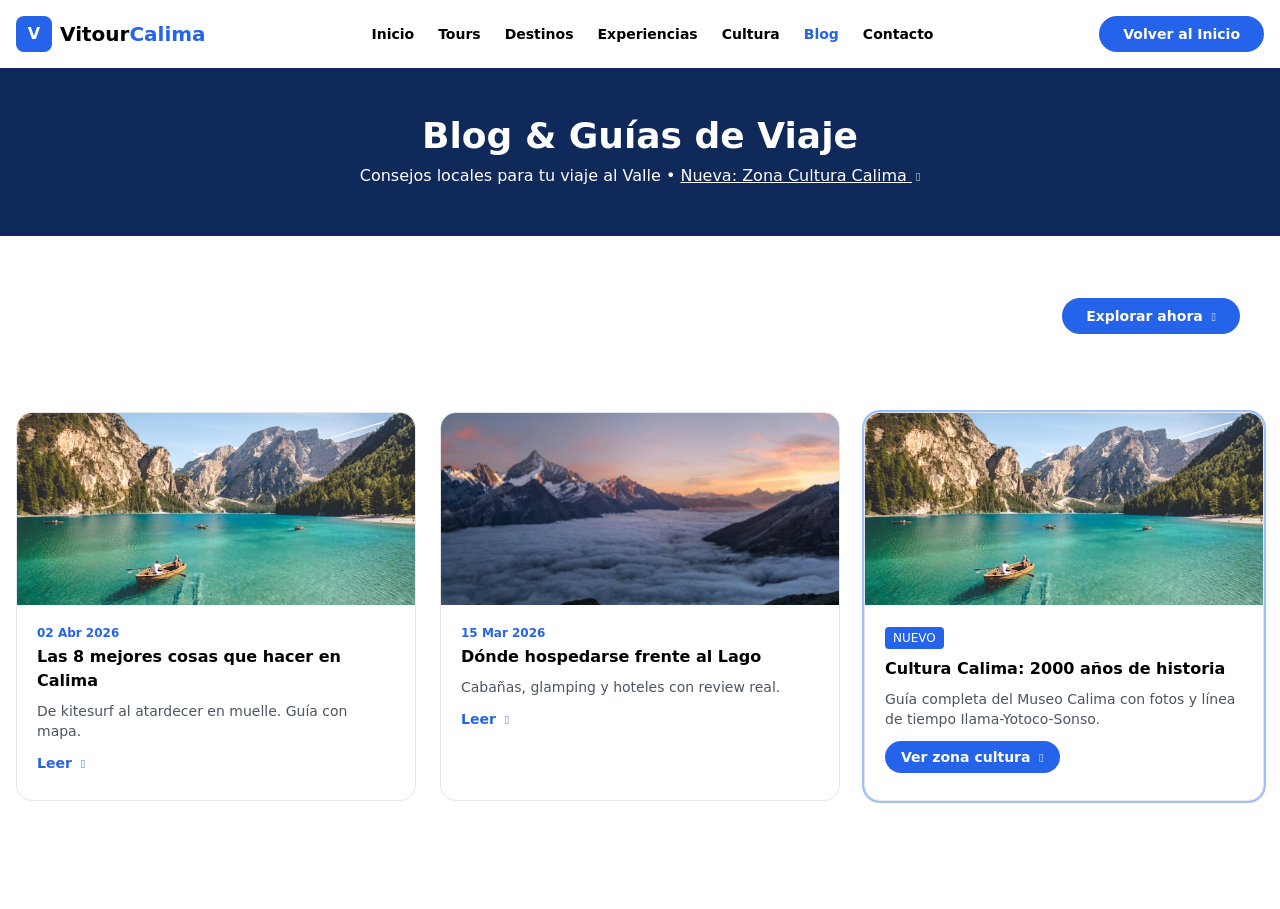
==== blog.html @ d10c11b2 "Pagina 1" ====
<!DOCTYPE html>
<html lang="es">
<head>
<meta charset="UTF-8"><meta name="viewport" content="width=device-width, initial-scale=1.0">
<title>Blog - Calima Darién</title>
<link rel="stylesheet" href="css/tailwind.css">
<link rel="stylesheet" href="css/fontawesome.css">
<link rel="stylesheet" href="css/style.css">
</head>
<body class="bg-light">
<nav class="bg-white shadow-sm sticky top-0 z-50"><div class="max-w-[1320px] mx-auto px-4 py-4 flex justify-between items-center"><a href="index.html" class="flex items-center gap-2"><div class="w-9 h-9 bg-primary rounded-lg flex items-center justify-center text-white font-black">V</div><span class="text-xl font-extrabold">Vitour<span class="text-primary">Calima</span></span></a><div class="hidden lg:flex gap-6 font-semibold text-sm"><a href="index.html">Inicio</a><a href="tours.html">Tours</a><a href="destinos.html">Destinos</a><a href="experiencias.html">Experiencias</a><a href="cultura.html">Cultura</a><a href="blog.html" class="text-primary">Blog</a><a href="contacto.html">Contacto</a></div><a href="index.html" class="bg-primary text-white btn-primary px-6 py-2 rounded-full font-bold text-sm">Volver al Inicio</a></div></nav>
<div class="bg-secondary text-white py-12 text-center"><h1 class="text-4xl font-bold font-sans">Blog & Guías de Viaje</h1><p class="text-white/80 mt-2">Consejos locales para tu viaje al Valle &bull; <a href="cultura.html" class="underline text-[#BFDBFE]">Nueva: Zona Cultura Calima <i class='fa-solid fa-arrow-right text-xs ml-1'></i></a></p></div>
<!-- Destacado cultura -->
<div class="max-w-[1320px] mx-auto px-4 pt-6"><a href="cultura.html" class="block bg-gradient-to-r from-[#0F2A5A] to-secondary text-white rounded-2xl p-6 flex flex-col md:flex-row justify-between items-center gap-4 hover:shadow-xl transition"><div><p class="text-xs tracking-widest text-[#BFDBFE] font-bold">DESTACADO CULTURA</p><h3 class="font-bold text-xl">ZONA CULTURA CALIMA – Museo, fotos, historia y petroglifos</h3><p class="text-sm text-white/80">400 piezas, 3 culturas, galería interactiva y tour guiado</p></div><span class="bg-primary px-6 py-2 rounded-full font-bold text-sm whitespace-nowrap">Explorar ahora <i class='fa-solid fa-arrow-right text-xs ml-1'></i></span></a></div>
<div class="max-w-[1320px] mx-auto px-4 py-10 grid md:grid-cols-3 gap-6">
<article class="bg-white rounded-2xl overflow-hidden border card-hover reveal"><img loading="lazy" onerror="this.src='img/dest-rio.jpg'" src="img/dest-rio.jpg" class="h-48 w-full object-cover"><div class="p-5"><p class="text-xs text-primary font-bold">02 Abr 2026</p><h3 class="font-bold mt-1">Las 8 mejores cosas que hacer en Calima</h3><p class="text-sm text-gray-600 mt-2">De kitesurf al atardecer en muelle. Guía con mapa.</p><a href="tours.html" class="text-primary text-sm font-bold mt-3 inline-block">Leer <i class='fa-solid fa-arrow-right text-xs ml-1'></i></a></div></article>
<article class="bg-white rounded-2xl overflow-hidden border card-hover reveal"><img loading="lazy" onerror="this.src='img/dest-rio.jpg'" src="img/hero1.jpg" class="h-48 w-full object-cover"><div class="p-5"><p class="text-xs text-primary font-bold">15 Mar 2026</p><h3 class="font-bold mt-1">Dónde hospedarse frente al Lago</h3><p class="text-sm text-gray-600 mt-2">Cabañas, glamping y hoteles con review real.</p><a href="destinos.html#lago" class="text-primary text-sm font-bold mt-3 inline-block">Leer <i class='fa-solid fa-arrow-right text-xs ml-1'></i></a></div></article>
<article class="bg-white rounded-2xl overflow-hidden border hover:shadow-lg transition ring-2 ring-primary"><img loading="lazy" onerror="this.src='img/dest-rio.jpg'" src="img/tour-museo.jpg" class="h-48 w-full object-cover"><div class="p-5"><p class="text-xs bg-primary text-white inline px-2 py-1 rounded">NUEVO</p><h3 class="font-bold mt-2">Cultura Calima: 2000 años de historia</h3><p class="text-sm text-gray-600 mt-2">Guía completa del Museo Calima con fotos y línea de tiempo Ilama-Yotoco-Sonso.</p><a href="cultura.html" class="bg-primary text-white btn-primary px-4 py-1.5 rounded-full text-sm font-bold mt-3 inline-block">Ver zona cultura <i class='fa-solid fa-arrow-right text-xs ml-1'></i></a></div></article>
</div>
<footer class="bg-dark text-white btn-primary text-center py-6 text-sm">© 2026 VitourCalima</footer>
<script>
// reveal on scroll
const obs=new IntersectionObserver(es=>es.forEach(e=>{if(e.isIntersecting)e.target.classList.add('active')}),{threshold:0.12});
document.querySelectorAll('.reveal').forEach(el=>obs.observe(el));
// also add reveal class to cards/sections automatically
document.querySelectorAll('section, article, .card-hover').forEach(el=>{if(!el.classList.contains('reveal')){el.classList.add('reveal');obs.observe(el)}});
</script>
<script src="js/app.js"></script>
</body>
</html>
---- css/style.css ----
/* Vitour Calima - Estilos principales - Azul y Blanco - EDITABLE */
.hero-slide{ background-size:cover; background-position:center; }
.line-clamp-2{ display:-webkit-box; -webkit-line-clamp:2; -webkit-box-orient:vertical; overflow:hidden; }
html{scroll-behavior:smooth}
@keyframes fadeInUp{from{opacity:0;transform:translateY(24px)}to{opacity:1;transform:translateY(0)}}
@keyframes fadeIn{from{opacity:0}to{opacity:1}}
@keyframes float{0%,100%{transform:translateY(0)}50%{transform:translateY(-8px)}}
@keyframes pulseSoft{0%,100%{transform:scale(1)}50%{transform:scale(1.03)}}
.reveal{opacity:0;transform:translateY(20px);transition:all .7s cubic-bezier(.22,1,.36,1)}
.reveal.active{opacity:1;transform:translateY(0)}
.card-hover{transition:all .35s cubic-bezier(.22,1,.36,1)}
.card-hover:hover{transform:translateY(-6px);box-shadow:0 20px 40px rgba(15,42,90,.15)}
.btn-primary{transition:all .25s;position:relative;overflow:hidden}
.btn-primary:hover{transform:translateY(-2px);box-shadow:0 10px 24px rgba(37,99,235,.35)}
.btn-primary:active{transform:translateY(0)}
.nav-link{position:relative}
.nav-link::after{content:'';position:absolute;left:0;bottom:-4px;width:0;height:2px;background:#2563EB;transition:width .3s}
.nav-link:hover::after,.nav-link.active::after{width:100%}
.glass{backdrop-filter:blur(12px);background:rgba(255,255,255,.85)}
.shimmer{position:relative;overflow:hidden}
.shimmer::after{content:'';position:absolute;inset:0;transform:translateX(-100%);background:linear-gradient(90deg,transparent,rgba(255,255,255,.25),transparent);transition:transform .6s}
.shimmer:hover::after{transform:translateX(100%)}
/* Colores Calima */
.bg-primary{background-color:#2563EB}
.bg-secondary{background-color:#0F2A5A}
.text-primary{color:#2563EB}
.text-secondary{color:#0F2A5A}
/* Hero verde original */
.hero-green{color:#7ED321}
.bg-hero-green{background:#7ED321}
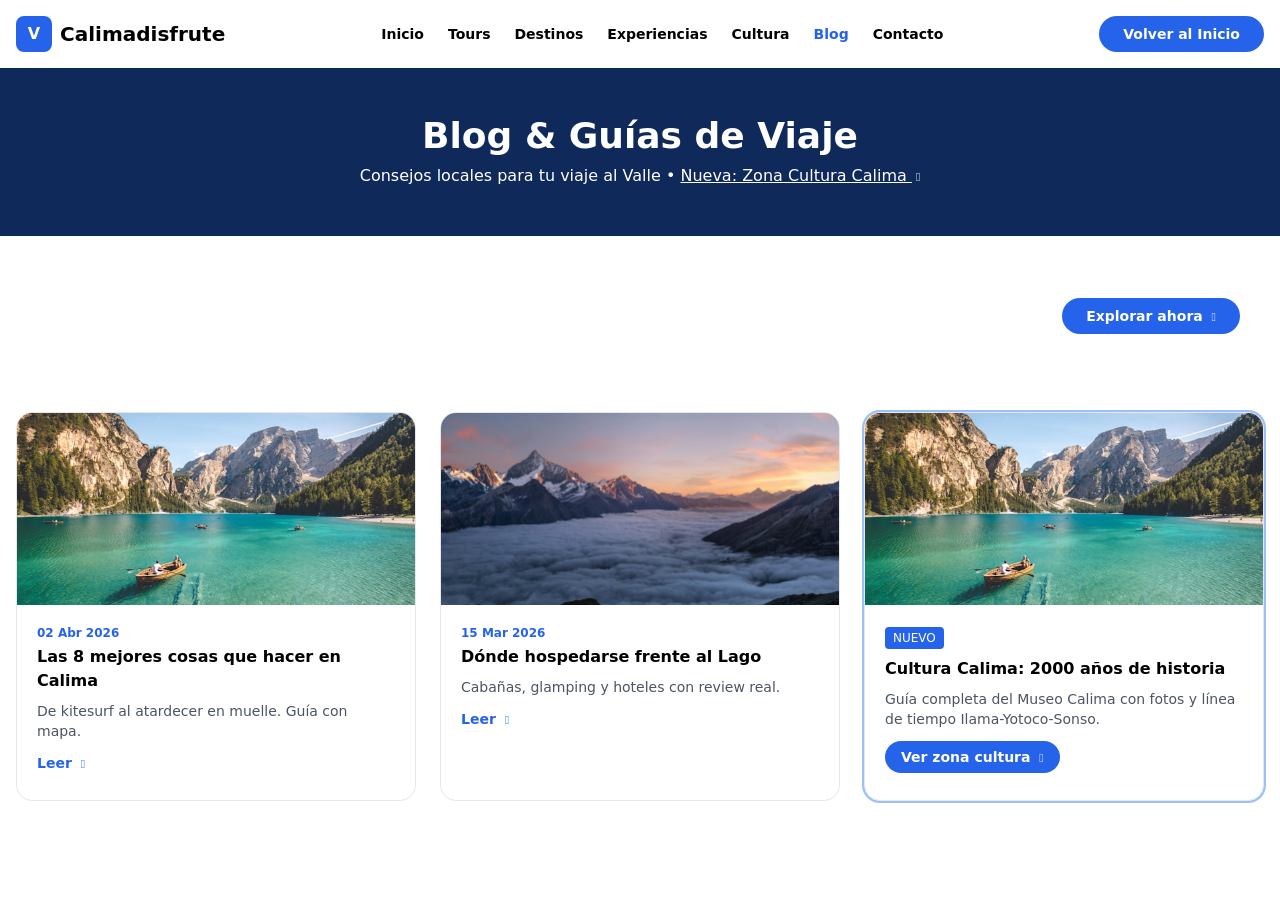
==== commit c1acef5b: "modificacion inicio 2" ====
--- a/blog.html
+++ b/blog.html
@@ -8,7 +8,7 @@
 <link rel="stylesheet" href="css/style.css">
 </head>
 <body class="bg-light">
-<nav class="bg-white shadow-sm sticky top-0 z-50"><div class="max-w-[1320px] mx-auto px-4 py-4 flex justify-between items-center"><a href="index.html" class="flex items-center gap-2"><div class="w-9 h-9 bg-primary rounded-lg flex items-center justify-center text-white font-black">V</div><span class="text-xl font-extrabold">Vitour<span class="text-primary">Calima</span></span></a><div class="hidden lg:flex gap-6 font-semibold text-sm"><a href="index.html">Inicio</a><a href="tours.html">Tours</a><a href="destinos.html">Destinos</a><a href="experiencias.html">Experiencias</a><a href="cultura.html">Cultura</a><a href="blog.html" class="text-primary">Blog</a><a href="contacto.html">Contacto</a></div><a href="index.html" class="bg-primary text-white btn-primary px-6 py-2 rounded-full font-bold text-sm">Volver al Inicio</a></div></nav>
+<nav class="bg-white shadow-sm sticky top-0 z-50"><div class="max-w-[1320px] mx-auto px-4 py-4 flex justify-between items-center"><a href="index.html" class="flex items-center gap-2"><div class="w-9 h-9 bg-primary rounded-lg flex items-center justify-center text-white font-black">V</div><span class="text-xl font-extrabold">Calimadisfrute</span></a><div class="hidden lg:flex gap-6 font-semibold text-sm"><a href="index.html">Inicio</a><a href="tours.html">Tours</a><a href="destinos.html">Destinos</a><a href="experiencias.html">Experiencias</a><a href="cultura.html">Cultura</a><a href="blog.html" class="text-primary">Blog</a><a href="contacto.html">Contacto</a></div><a href="index.html" class="bg-primary text-white btn-primary px-6 py-2 rounded-full font-bold text-sm">Volver al Inicio</a></div></nav>
 <div class="bg-secondary text-white py-12 text-center"><h1 class="text-4xl font-bold font-sans">Blog & Guías de Viaje</h1><p class="text-white/80 mt-2">Consejos locales para tu viaje al Valle &bull; <a href="cultura.html" class="underline text-[#BFDBFE]">Nueva: Zona Cultura Calima <i class='fa-solid fa-arrow-right text-xs ml-1'></i></a></p></div>
 <!-- Destacado cultura -->
 <div class="max-w-[1320px] mx-auto px-4 pt-6"><a href="cultura.html" class="block bg-gradient-to-r from-[#0F2A5A] to-secondary text-white rounded-2xl p-6 flex flex-col md:flex-row justify-between items-center gap-4 hover:shadow-xl transition"><div><p class="text-xs tracking-widest text-[#BFDBFE] font-bold">DESTACADO CULTURA</p><h3 class="font-bold text-xl">ZONA CULTURA CALIMA – Museo, fotos, historia y petroglifos</h3><p class="text-sm text-white/80">400 piezas, 3 culturas, galería interactiva y tour guiado</p></div><span class="bg-primary px-6 py-2 rounded-full font-bold text-sm whitespace-nowrap">Explorar ahora <i class='fa-solid fa-arrow-right text-xs ml-1'></i></span></a></div>
@@ -17,7 +17,7 @@
 <article class="bg-white rounded-2xl overflow-hidden border card-hover reveal"><img loading="lazy" onerror="this.src='img/dest-rio.jpg'" src="img/hero1.jpg" class="h-48 w-full object-cover"><div class="p-5"><p class="text-xs text-primary font-bold">15 Mar 2026</p><h3 class="font-bold mt-1">Dónde hospedarse frente al Lago</h3><p class="text-sm text-gray-600 mt-2">Cabañas, glamping y hoteles con review real.</p><a href="destinos.html#lago" class="text-primary text-sm font-bold mt-3 inline-block">Leer <i class='fa-solid fa-arrow-right text-xs ml-1'></i></a></div></article>
 <article class="bg-white rounded-2xl overflow-hidden border hover:shadow-lg transition ring-2 ring-primary"><img loading="lazy" onerror="this.src='img/dest-rio.jpg'" src="img/tour-museo.jpg" class="h-48 w-full object-cover"><div class="p-5"><p class="text-xs bg-primary text-white inline px-2 py-1 rounded">NUEVO</p><h3 class="font-bold mt-2">Cultura Calima: 2000 años de historia</h3><p class="text-sm text-gray-600 mt-2">Guía completa del Museo Calima con fotos y línea de tiempo Ilama-Yotoco-Sonso.</p><a href="cultura.html" class="bg-primary text-white btn-primary px-4 py-1.5 rounded-full text-sm font-bold mt-3 inline-block">Ver zona cultura <i class='fa-solid fa-arrow-right text-xs ml-1'></i></a></div></article>
 </div>
-<footer class="bg-dark text-white btn-primary text-center py-6 text-sm">© 2026 VitourCalima</footer>
+<footer class="bg-dark text-white btn-primary text-center py-6 text-sm">© 2026 Calimadisfrute</footer>
 <script>
 // reveal on scroll
 const obs=new IntersectionObserver(es=>es.forEach(e=>{if(e.isIntersecting)e.target.classList.add('active')}),{threshold:0.12});
